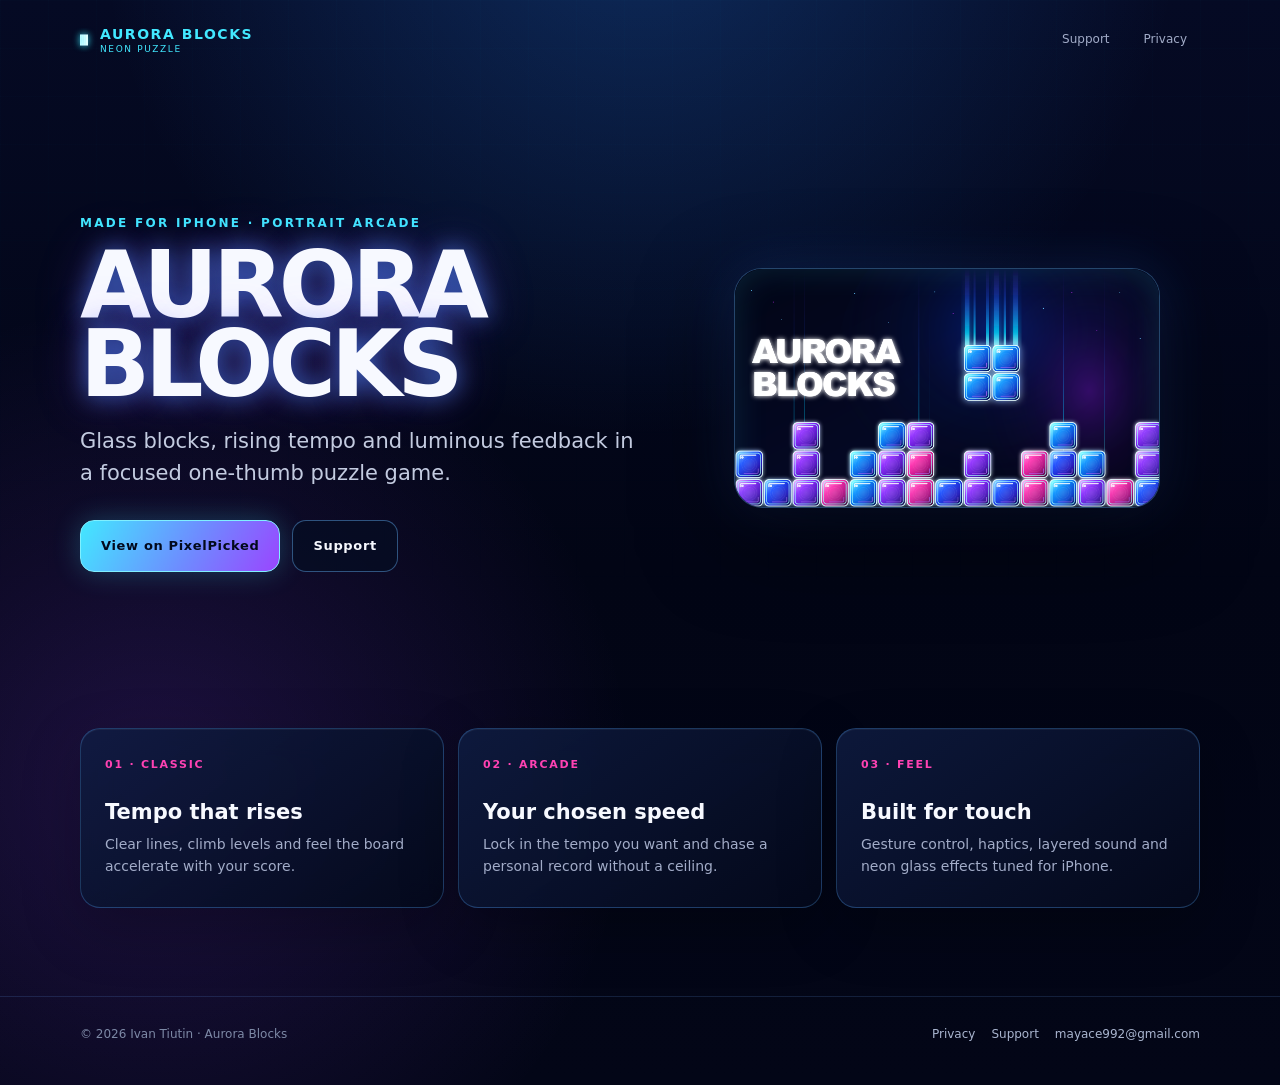
==== index.html @ 75cfc49d "feat: publish Aurora Blocks website" ====
<!doctype html>
<html lang="en">
<head>
  <meta charset="utf-8">
  <meta name="viewport" content="width=device-width,initial-scale=1">
  <title>Aurora Blocks — Neon Puzzle Game</title>
  <meta name="description" content="A fast, tactile neon block puzzle for iPhone. Rising tempo, arcade modes and glass-like Aurora visuals.">
  <meta property="og:title" content="Aurora Blocks">
  <meta property="og:description" content="Glass blocks. Rising tempo. One more line.">
  <meta property="og:image" content="https://mayace992.github.io/aurora-blocks/aurora-cover.png">
  <meta name="theme-color" content="#030617">
  <link rel="stylesheet" href="styles.css">
</head>
<body>
  <header class="shell nav">
    <a class="brand" href="./" aria-label="Aurora Blocks home">
      <span class="brand-mark" aria-hidden="true"><i></i><i></i><i></i><i></i></span>
      <span><strong>AURORA BLOCKS</strong><span>NEON PUZZLE</span></span>
    </a>
    <nav class="nav-links" aria-label="Main navigation">
      <a href="support/">Support</a>
      <a href="privacy/">Privacy</a>
    </nav>
  </header>

  <main>
    <section class="shell hero">
      <div>
        <p class="eyebrow">Made for iPhone · Portrait arcade</p>
        <h1>Aurora<br>Blocks</h1>
        <p class="lead">Glass blocks, rising tempo and luminous feedback in a focused one-thumb puzzle game.</p>
        <div class="actions">
          <a class="button primary" href="https://pixelpicked.com/game/59g3ipQMhDD/aurora-blocks">View on PixelPicked</a>
          <a class="button" href="support/">Support</a>
        </div>
      </div>
      <figure class="hero-art">
        <img src="aurora-cover.png" width="1680" height="945" alt="Aurora Blocks neon glass pieces">
      </figure>
    </section>

    <section class="shell features" aria-label="Features">
      <article class="card"><span class="num">01 · CLASSIC</span><h2>Tempo that rises</h2><p>Clear lines, climb levels and feel the board accelerate with your score.</p></article>
      <article class="card"><span class="num">02 · ARCADE</span><h2>Your chosen speed</h2><p>Lock in the tempo you want and chase a personal record without a ceiling.</p></article>
      <article class="card"><span class="num">03 · FEEL</span><h2>Built for touch</h2><p>Gesture control, haptics, layered sound and neon glass effects tuned for iPhone.</p></article>
    </section>
  </main>

  <footer><div class="shell footer-inner"><span>© 2026 Ivan Tiutin · Aurora Blocks</span><div><a href="privacy/">Privacy</a><a href="support/">Support</a><a href="mailto:mayace992@gmail.com">mayace992@gmail.com</a></div></div></footer>
</body>
</html>
---- styles.css ----
:root {
  color-scheme: dark;
  --bg: #020515;
  --panel: rgba(8, 15, 42, 0.82);
  --line: rgba(86, 172, 255, 0.28);
  --cyan: #42e8ff;
  --blue: #278cff;
  --violet: #9a45ff;
  --pink: #ff42b3;
  --text: #f7f9ff;
  --muted: #a2acc8;
}

* { box-sizing: border-box; }
html { scroll-behavior: smooth; }
body {
  margin: 0;
  min-height: 100vh;
  color: var(--text);
  background:
    radial-gradient(circle at 50% -10%, rgba(39, 140, 255, .26), transparent 34rem),
    radial-gradient(circle at 12% 72%, rgba(154, 69, 255, .18), transparent 30rem),
    linear-gradient(180deg, #050a24 0%, var(--bg) 52%, #030617 100%);
  font-family: Inter, ui-sans-serif, system-ui, -apple-system, BlinkMacSystemFont, "Segoe UI", sans-serif;
}

body::before {
  position: fixed;
  inset: 0;
  pointer-events: none;
  content: "";
  opacity: .55;
  background-image:
    linear-gradient(rgba(66, 232, 255, .028) 1px, transparent 1px),
    linear-gradient(90deg, rgba(66, 232, 255, .028) 1px, transparent 1px);
  background-size: 48px 48px;
  mask-image: linear-gradient(to bottom, black, transparent 82%);
}

a { color: inherit; }
.shell { width: min(1120px, calc(100% - 32px)); margin: 0 auto; }
.nav {
  position: relative;
  z-index: 2;
  display: flex;
  align-items: center;
  justify-content: space-between;
  min-height: 78px;
}
.brand { display: flex; align-items: center; gap: 12px; text-decoration: none; }
.brand-mark { display: grid; grid-template-columns: repeat(2, 13px); gap: 4px; }
.brand-mark i {
  width: 13px;
  aspect-ratio: 1;
  border: 1px solid #dfffff;
  border-radius: 4px;
  background: rgba(12, 68, 113, .58);
  box-shadow: 0 0 7px var(--cyan), inset 0 0 7px var(--cyan);
}
.brand strong { display: block; font-size: 14px; letter-spacing: .11em; }
.brand span { display: block; margin-top: 2px; color: var(--cyan); font-size: 9px; letter-spacing: .18em; }
.nav-links { display: flex; gap: 8px; }
.nav-links a {
  padding: 9px 12px;
  border: 1px solid transparent;
  border-radius: 10px;
  color: var(--muted);
  font-size: 12px;
  text-decoration: none;
}
.nav-links a:hover { border-color: var(--line); color: white; background: rgba(45, 119, 255, .08); }

.hero {
  position: relative;
  display: grid;
  grid-template-columns: minmax(0, 1.05fr) minmax(300px, .95fr);
  align-items: center;
  gap: 54px;
  min-height: 650px;
  padding: 56px 0 86px;
}
.eyebrow { color: var(--cyan); font-size: 12px; font-weight: 800; letter-spacing: .19em; text-transform: uppercase; }
h1 {
  margin: 16px 0 20px;
  font-size: clamp(48px, 8vw, 92px);
  line-height: .86;
  letter-spacing: -.055em;
  text-transform: uppercase;
  text-shadow: 0 0 24px rgba(77, 136, 255, .68), 0 0 50px rgba(154, 69, 255, .34);
}
.lead { max-width: 620px; margin: 0; color: #c3cbe0; font-size: clamp(17px, 2.4vw, 21px); line-height: 1.55; }
.actions { display: flex; flex-wrap: wrap; gap: 12px; margin-top: 30px; }
.button {
  display: inline-flex;
  align-items: center;
  justify-content: center;
  min-height: 52px;
  padding: 0 20px;
  border: 1px solid rgba(103, 184, 255, .42);
  border-radius: 14px;
  background: rgba(5, 13, 35, .7);
  font-size: 13px;
  font-weight: 800;
  letter-spacing: .05em;
  text-decoration: none;
}
.button.primary {
  border-color: #80efff;
  color: #02091c;
  background: linear-gradient(120deg, var(--cyan), #6e8bff 56%, var(--violet));
  box-shadow: 0 0 28px rgba(66, 232, 255, .24);
}
.hero-art {
  position: relative;
  overflow: hidden;
  border: 1px solid rgba(96, 186, 255, .34);
  border-radius: 28px;
  background: #060a20;
  box-shadow: 0 28px 90px rgba(0, 0, 0, .55), 0 0 55px rgba(48, 115, 255, .2);
}
.hero-art img { display: block; width: 100%; height: auto; }
.hero-art::after { position: absolute; inset: 0; border-radius: inherit; box-shadow: inset 0 0 34px rgba(67, 224, 255, .14); content: ""; }

.features { display: grid; grid-template-columns: repeat(3, 1fr); gap: 14px; padding: 0 0 88px; }
.card, .legal-card {
  border: 1px solid var(--line);
  border-radius: 20px;
  background: linear-gradient(145deg, rgba(15, 29, 67, .82), rgba(4, 9, 27, .9));
  box-shadow: inset 0 1px 0 rgba(255, 255, 255, .05), 0 20px 60px rgba(0, 0, 0, .24);
  backdrop-filter: blur(16px);
}
.card { min-height: 180px; padding: 24px; }
.card .num { color: var(--pink); font-size: 11px; font-weight: 900; letter-spacing: .16em; }
.card h2 { margin: 28px 0 10px; font-size: 21px; }
.card p { margin: 0; color: var(--muted); font-size: 14px; line-height: 1.55; }

.legal-wrap { padding: 52px 0 86px; }
.legal-card { width: min(820px, 100%); margin: 0 auto; padding: clamp(24px, 5vw, 54px); }
.legal-card h1 { margin-top: 10px; font-size: clamp(35px, 7vw, 62px); line-height: .95; }
.legal-card h2 { margin: 34px 0 10px; color: #eef4ff; font-size: 20px; }
.legal-card p, .legal-card li { color: #b6c0d9; font-size: 15px; line-height: 1.7; }
.legal-card a { color: var(--cyan); text-underline-offset: 3px; }
.language { margin-top: 48px; padding-top: 42px; border-top: 1px solid var(--line); }
.meta { margin-top: 30px; color: #737f9e !important; font-size: 12px !important; }

footer { border-top: 1px solid rgba(107, 165, 255, .16); }
.footer-inner { display: flex; justify-content: space-between; gap: 24px; padding: 30px 0 44px; color: #7d89a6; font-size: 12px; }
.footer-inner div { display: flex; flex-wrap: wrap; gap: 16px; }
.footer-inner a { color: #a9b5cf; text-decoration: none; }

@media (max-width: 780px) {
  .nav { align-items: flex-start; padding: 18px 0; }
  .nav-links { flex-direction: column; align-items: flex-end; gap: 0; }
  .nav-links a { padding: 5px 8px; }
  .hero { grid-template-columns: 1fr; gap: 34px; min-height: auto; padding: 44px 0 64px; }
  .hero-art { order: -1; border-radius: 20px; }
  .features { grid-template-columns: 1fr; }
  .footer-inner { flex-direction: column; }
}

@media (prefers-reduced-motion: no-preference) {
  .hero-art { animation: float 6s ease-in-out infinite; }
  @keyframes float { 50% { transform: translateY(-8px); } }
}
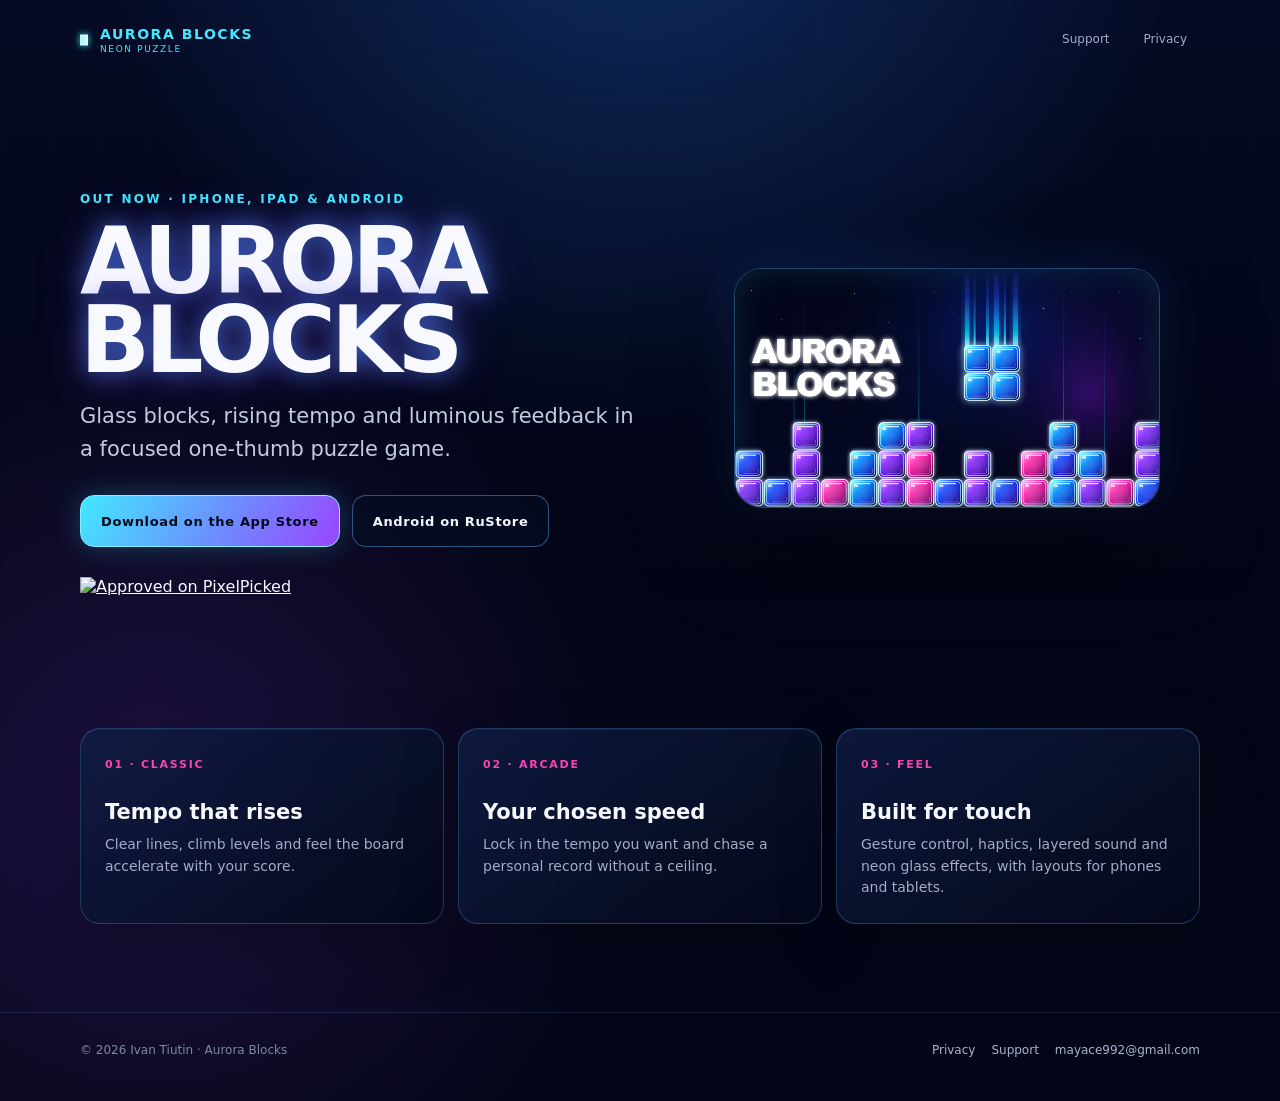
==== commit 3ed7a895: "Publish release links and PixelPicked verification badge" ====
--- a/index.html
+++ b/index.html
@@ -4,10 +4,10 @@
   <meta charset="utf-8">
   <meta name="viewport" content="width=device-width,initial-scale=1">
   <title>Aurora Blocks — Neon Puzzle Game</title>
-  <meta name="description" content="A fast, tactile neon block puzzle for iPhone. Rising tempo, arcade modes and glass-like Aurora visuals.">
+  <meta name="description" content="Aurora Blocks is out now for iPhone, iPad and Android. A free neon block puzzle with Classic and Arcade modes, offline play and saved runs.">
   <meta property="og:title" content="Aurora Blocks">
   <meta property="og:description" content="Glass blocks. Rising tempo. One more line.">
-  <meta property="og:image" content="https://mayace992.github.io/aurora-blocks/aurora-cover.png">
+  <meta property="og:image" content="https://mayace992.github.io/aurora-blocks-site/aurora-cover.png">
   <meta name="theme-color" content="#030617">
   <link rel="stylesheet" href="styles.css">
 </head>
@@ -26,12 +26,17 @@
   <main>
     <section class="shell hero">
       <div>
-        <p class="eyebrow">Made for iPhone · Portrait arcade</p>
+        <p class="eyebrow">Out now · iPhone, iPad &amp; Android</p>
         <h1>Aurora<br>Blocks</h1>
         <p class="lead">Glass blocks, rising tempo and luminous feedback in a focused one-thumb puzzle game.</p>
         <div class="actions">
-          <a class="button primary" href="https://pixelpicked.com/game/59g3ipQMhDD/aurora-blocks">View on PixelPicked</a>
-          <a class="button" href="support/">Support</a>
+          <a class="button primary" href="https://apps.apple.com/app/id6795677700">Download on the App Store</a>
+          <a class="button" href="https://www.rustore.ru/catalog/app/com.mayace.stackshift">Android on RuStore</a>
+        </div>
+        <div class="actions">
+          <a href="https://pixelpicked.com/game/59g3ipQMhDD/aurora-blocks" target="_blank" rel="noopener">
+            <img src="https://api.pixelpicked.com/api/badges/59g3ipQMhDD/live.png?theme=dark" width="250" height="54" alt="Approved on PixelPicked">
+          </a>
         </div>
       </div>
       <figure class="hero-art">
@@ -42,7 +47,7 @@
     <section class="shell features" aria-label="Features">
       <article class="card"><span class="num">01 · CLASSIC</span><h2>Tempo that rises</h2><p>Clear lines, climb levels and feel the board accelerate with your score.</p></article>
       <article class="card"><span class="num">02 · ARCADE</span><h2>Your chosen speed</h2><p>Lock in the tempo you want and chase a personal record without a ceiling.</p></article>
-      <article class="card"><span class="num">03 · FEEL</span><h2>Built for touch</h2><p>Gesture control, haptics, layered sound and neon glass effects tuned for iPhone.</p></article>
+      <article class="card"><span class="num">03 · FEEL</span><h2>Built for touch</h2><p>Gesture control, haptics, layered sound and neon glass effects, with layouts for phones and tablets.</p></article>
     </section>
   </main>
 
